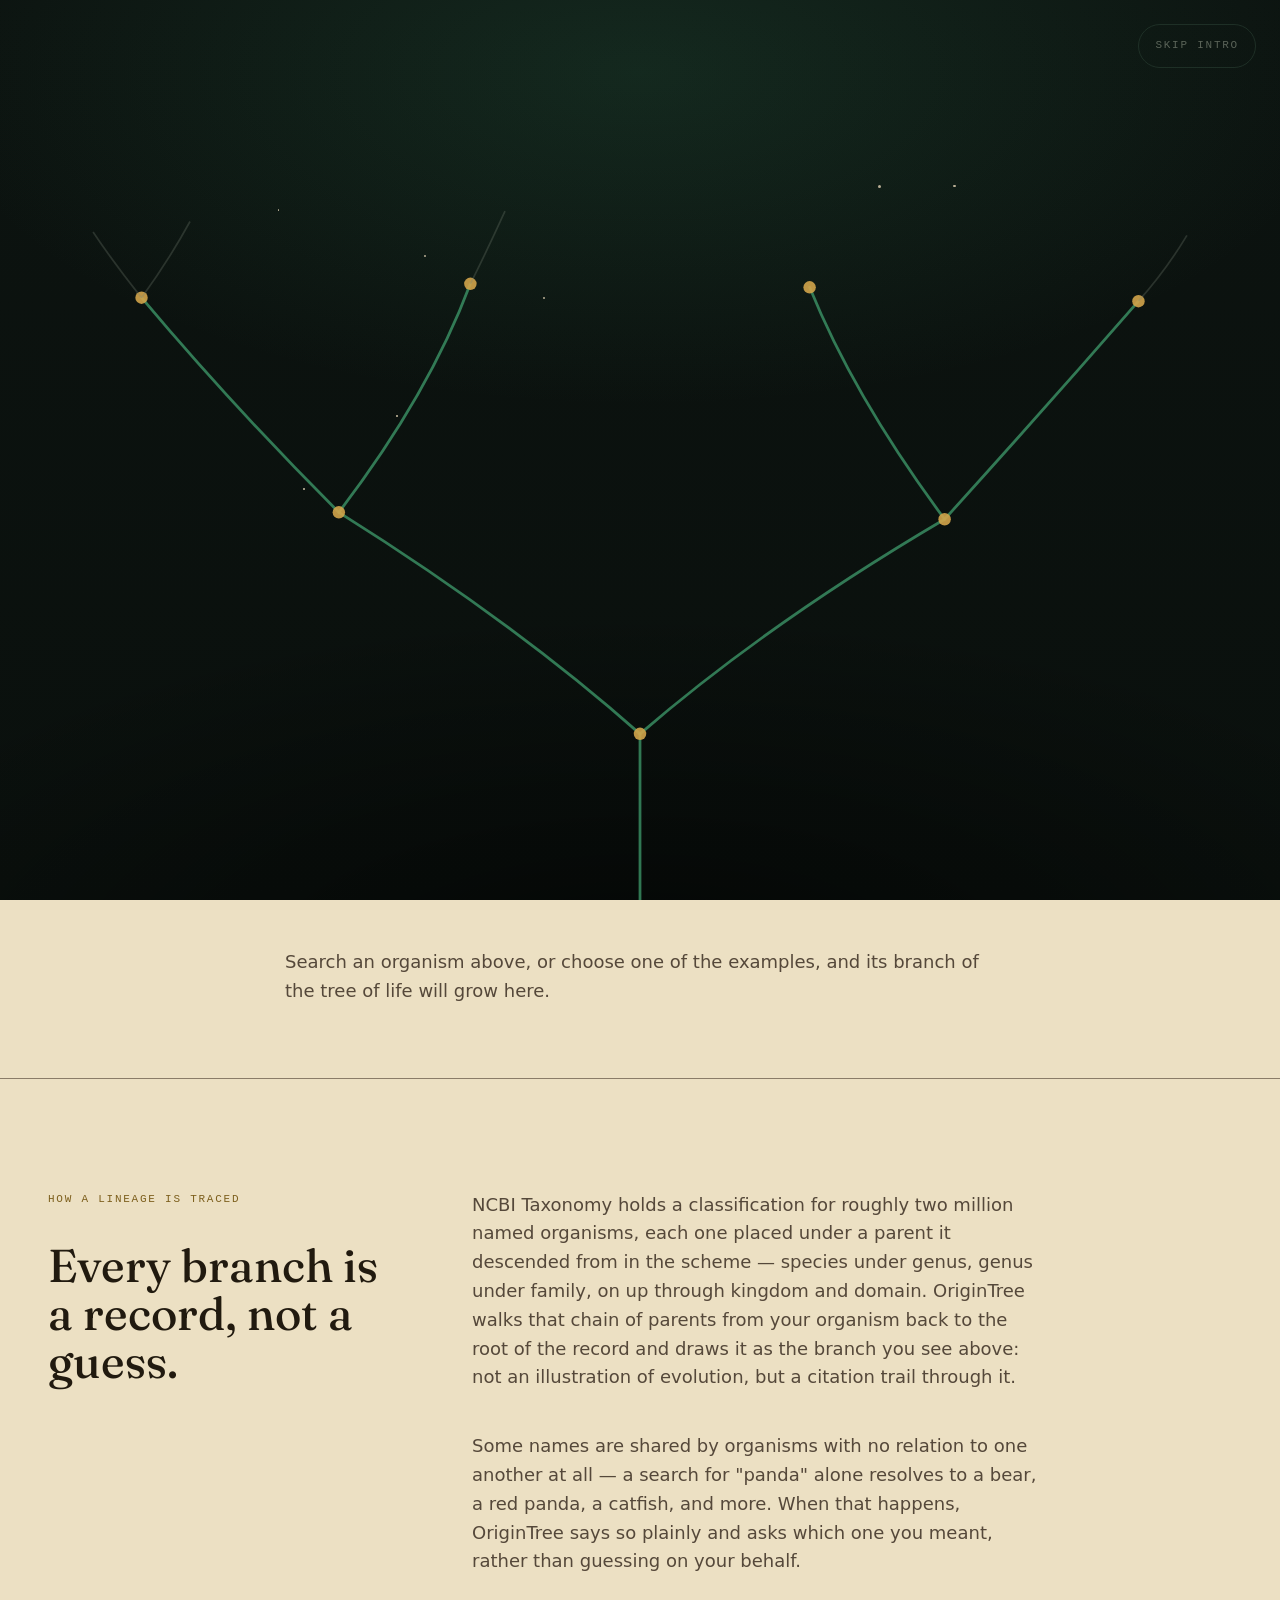
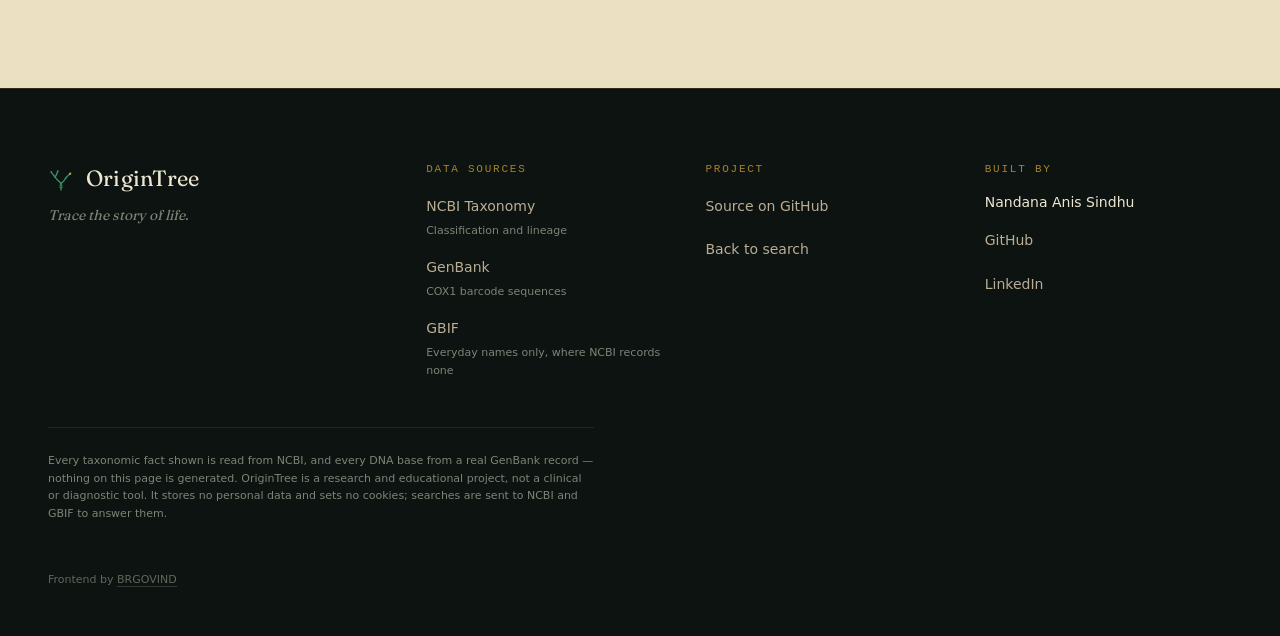
==== frontend/index.html @ af941097 "Add OriginTree web layer" ====
<!doctype html>
<html lang="en">
<head>
  <meta charset="utf-8" />
  <meta name="viewport" content="width=device-width, initial-scale=1" />
  <title>OriginTree — trace the story of life</title>
  <meta name="description" content="Search an organism and OriginTree draws the branch of the tree of life that leads to it, from the root of the record down to the species itself, using NCBI Taxonomy." />
  <meta name="theme-color" content="#0c1310" />

  <meta property="og:title" content="OriginTree — trace the story of life" />
  <meta property="og:description" content="Search an organism and watch its lineage grow, branch by branch, from NCBI Taxonomy." />
  <meta property="og:type" content="website" />

  <link rel="icon" type="image/svg+xml" href="assets/favicon.svg" />
  <link rel="alternate icon" href="assets/favicon.ico" />

  <link rel="preload" as="font" href="assets/fraunces-latin.woff2" type="font/woff2" crossorigin />

  <link rel="stylesheet" href="styles/tokens.css" />
  <link rel="stylesheet" href="styles/base.css" />
  <link rel="stylesheet" href="styles/hero.css" />
  <link rel="stylesheet" href="styles/tree.css" />
  <link rel="stylesheet" href="styles/results.css" />
  <link rel="stylesheet" href="styles/barcode.css" />
</head>
<body>

  <noscript>
    <div class="noscript-banner">OriginTree needs JavaScript to search NCBI Taxonomy and draw a lineage. Please enable it to continue.</div>
  </noscript>

  <a class="skip-link" href="#animalInput">Skip to search</a>

  <div class="page">

    <header class="hero" id="hero" data-stage="0">

      <div class="hero-ground" aria-hidden="true">
        <div class="hero-grain"></div>
        <svg class="hero-phylogeny" viewBox="0 0 800 520" preserveAspectRatio="xMidYMax slice" focusable="false">
          <!-- populated by hero.js: an anonymous, unlabelled branching structure —
               the same drawing grammar the lineage tree uses later, rehearsed
               before any search has happened. -->
        </svg>
        <div class="hero-particles"></div>
      </div>

      <div class="hero-content container">
        <div class="hero-inner">

          <div class="hero-emblem">
            <img class="hero-emblem-mark" src="assets/logo.svg" alt="" width="46" height="46" />
          </div>

          <h1 class="hero-word">
            <span class="hero-word-line" data-word-line="1">Origin<em>Tree</em></span>
          </h1>
          <p class="hero-tagline">Trace the story of life.</p>

          <div class="search-panel" id="searchPanel">
            <form id="searchForm" class="search-form" novalidate>
              <label for="animalInput" class="visually-hidden">Name an organism</label>
              <div class="search-field">
                <input
                  type="text"
                  id="animalInput"
                  name="animal"
                  class="search-input"
                  placeholder="Common or scientific name…"
                  autocomplete="off"
                  spellcheck="false"
                  aria-describedby="searchStatus"
                />
                <button type="submit" id="searchButton" class="search-button">
                  <svg class="search-button-icon" viewBox="0 0 20 20" aria-hidden="true" width="16" height="16">
                    <circle cx="9" cy="9" r="5.4" />
                    <path d="M12.9 12.9 L17 17" />
                  </svg>
                  <span class="search-button-label">Search</span>
                </button>
              </div>
              <p id="searchStatus" class="search-status" role="status" aria-live="polite"></p>
            </form>

            <div class="examples">
              <span class="examples-label" id="examplesLabel">Try</span>
              <ul class="examples-list" aria-labelledby="examplesLabel">
                <li><button type="button" class="example-chip" data-animal="giant panda">giant panda</button></li>
                <li><button type="button" class="example-chip" data-animal="octopus">octopus</button></li>
                <li><button type="button" class="example-chip" data-animal="king cobra">king cobra</button></li>
                <li><button type="button" class="example-chip" data-animal="tardigrade">tardigrade</button></li>
              </ul>
            </div>
          </div>

        </div>
      </div>

      <button type="button" class="hero-skip" id="heroSkip">Skip intro</button>

      <div class="hero-scroll-cue" aria-hidden="true">
        <span class="hero-scroll-line"></span>
        <span class="hero-scroll-label">Scroll</span>
      </div>

    </header>

    <main class="main">
      <div class="container">
        <h2 class="visually-hidden">Search results</h2>
        <section id="results" aria-live="polite">
          <p class="results-prompt">Search an organism above, or choose one of the examples, and its branch of the tree of life will grow here.</p>
        </section>
      </div>

      <!-- Landing only. Hidden once a search has run — see [data-view] in
           results.css. An introduction is not part of a result. -->
      <section class="science" id="science" aria-labelledby="scienceHeading">
        <div class="container science-inner">
          <p class="science-eyebrow mono">How a lineage is traced</p>
          <h2 id="scienceHeading" class="science-heading">Every branch is a record, not a guess.</h2>
          <p class="science-body">
            NCBI Taxonomy holds a classification for roughly two million named organisms, each
            one placed under a parent it descended from in the scheme — species under genus,
            genus under family, on up through kingdom and domain. OriginTree walks that chain of
            parents from your organism back to the root of the record and draws it as the branch
            you see above: not an illustration of evolution, but a citation trail through it.
          </p>
          <p class="science-body">
            Some names are shared by organisms with no relation to one another at all — a search
            for "panda" alone resolves to a bear, a red panda, a catfish, and more. When that
            happens, OriginTree says so plainly and asks which one you meant, rather than
            guessing on your behalf.
          </p>
        </div>
      </section>
    </main>

    <footer class="site-footer">
      <div class="container footer-inner">

        <div class="footer-brand">
          <div class="footer-mark">
            <img src="assets/logo.svg" alt="" width="26" height="26" />
            <span class="footer-wordmark">OriginTree</span>
          </div>
          <p class="footer-tagline">Trace the story of life.</p>
        </div>

        <nav class="footer-col" aria-labelledby="footerSources">
          <h2 class="footer-col-title mono" id="footerSources">Data sources</h2>
          <ul class="footer-list">
            <li>
              <a href="https://www.ncbi.nlm.nih.gov/taxonomy" rel="noopener noreferrer" target="_blank">NCBI Taxonomy</a>
              <span class="footer-list-note">Classification and lineage</span>
            </li>
            <li>
              <a href="https://www.ncbi.nlm.nih.gov/nuccore" rel="noopener noreferrer" target="_blank">GenBank</a>
              <span class="footer-list-note">COX1 barcode sequences</span>
            </li>
            <li>
              <a href="https://www.gbif.org" rel="noopener noreferrer" target="_blank">GBIF</a>
              <span class="footer-list-note">Everyday names only, where NCBI records none</span>
            </li>
          </ul>
        </nav>

        <nav class="footer-col" aria-labelledby="footerProject">
          <h2 class="footer-col-title mono" id="footerProject">Project</h2>
          <ul class="footer-list">
            <li>
              <a href="https://github.com/n4ss007/origintree" rel="noopener noreferrer" target="_blank">Source on GitHub</a>
            </li>
            <li>
              <a href="#hero">Back to search</a>
            </li>
          </ul>
        </nav>

        <nav class="footer-col" aria-labelledby="footerCreator">
          <h2 class="footer-col-title mono" id="footerCreator">Built by</h2>
          <ul class="footer-list">
            <li class="footer-creator">Nandana Anis Sindhu</li>
            <li>
              <a href="https://github.com/n4ss007" rel="noopener noreferrer" target="_blank">GitHub</a>
            </li>
            <li>
              <a href="https://www.linkedin.com/in/nandanaanisindhu/" rel="noopener noreferrer" target="_blank">LinkedIn</a>
            </li>
          </ul>
        </nav>

        <p class="footer-colophon">
          Every taxonomic fact shown is read from NCBI, and every DNA base from a
          real GenBank record — nothing on this page is generated. OriginTree is a
          research and educational project, not a clinical or diagnostic tool.
          It stores no personal data and sets no cookies; searches are sent to NCBI
          and GBIF to answer them.
        </p>

        <p class="footer-credit">
          Frontend by
          <a href="https://github.com/BRGOVIND" rel="noopener noreferrer" target="_blank">BRGOVIND</a>
        </p>

      </div>
    </footer>

  </div>

  <script type="module" src="js/main.js"></script>
</body>
</html>
---- frontend/styles/tokens.css ----
/*
  OriginTree design tokens.

  The palette is a tonal journey rather than one flat backdrop: the hero
  opens on a deep, near-nocturnal botanical ground (the mystery of an
  unresolved lineage), the record itself lives on a dense archive paper
  (the specimen you can now hold and read), and the footer settles back
  toward ink (the drawer closing). --surface-* tokens exist for each leg
  of that journey; component files pick the leg they belong to rather
  than mixing paper and ground colours on one element.

  #009B4D and #FFCC00 are the brief's brand colours. Used flat they read
  as a UI kit. Here green is pushed toward a wet, shaded forest floor and
  gold is pulled out of yellow entirely toward old brass and dried
  specimen ink, so both sit inside the same warm, low-saturation family
  as the paper and ground rather than sitting on top of them.
*/

:root {
  /* ---------------------------------------------------------------
     Colour — ground (hero, footer: the dark register)
     --------------------------------------------------------------- */
  --ground: #0c1310;
  --ground-raised: #141f19;
  --ground-line: #263a2f;
  --bone: #eee6d3;
  --bone-soft: #b9ae95;
  --bone-faint: #7c8577;

  /* ---------------------------------------------------------------
     Colour — paper (exploration, lineage, organism, science)
     --------------------------------------------------------------- */
  --paper: #ece0c3;
  --paper-raised: #e2d3ac;
  --paper-deep: #d3bd88;
  --ink: #211a0f;
  --ink-soft: #55483a;
  --ink-faint: #8a7c68;

  /* ---------------------------------------------------------------
     Colour — accents, tuned from brand
     --------------------------------------------------------------- */
  --green: #1e6b45;
  --green-deep: #133f29;
  --green-bright: #3f9c6c;
  --green-pale: #d7e3d2;

  --gold: #a9812c;
  --gold-deep: #7c5e1c;
  --gold-bright: #d1a44a;

  --rust: #8c3a24;
  --rust-pale: #e9d3c4;

  --focus-ring-dark: var(--gold-bright);
  --focus-ring-light: var(--gold-deep);

  /* ---------------------------------------------------------------
     Type
     --------------------------------------------------------------- */
  --font-display: "Fraunces", ui-serif, Georgia, serif;
  --font-body: ui-sans-serif, system-ui, "Segoe UI", Roboto, "Helvetica Neue", Arial, sans-serif;
  --font-mono: ui-monospace, "SF Mono", "Cascadia Mono", "Segoe UI Mono", Consolas,
    "Liberation Mono", monospace;

  --text-2xs: 0.6875rem;
  --text-xs: 0.75rem;
  --text-sm: 0.875rem;
  --text-base: 1rem;
  --text-md: 1.125rem;
  --text-lg: 1.375rem;
  --text-xl: 1.75rem;
  --text-2xl: clamp(2rem, 1.6rem + 1.6vw, 2.9rem);
  --text-3xl: clamp(2.4rem, 1.5rem + 3.6vw, 4.6rem);
  --text-hero: clamp(2.8rem, 1.4rem + 6vw, 6.4rem);

  --leading-tight: 1.05;
  --leading-snug: 1.3;
  --leading-normal: 1.6;

  --tracking-wide: 0.06em;
  --tracking-wider: 0.16em;
  --tracking-widest: 0.28em;

  /* ---------------------------------------------------------------
     Space
     --------------------------------------------------------------- */
  --space-1: 0.25rem;
  --space-2: 0.5rem;
  --space-3: 0.75rem;
  --space-4: 1rem;
  --space-5: 1.5rem;
  --space-6: 2rem;
  --space-7: 3rem;
  --space-8: 4.5rem;
  --space-9: 7rem;

  /* ---------------------------------------------------------------
     Layout
     --------------------------------------------------------------- */
  --content-max: 1280px;
  --measure: 62ch;
  --radius-sm: 2px;
  --radius-md: 3px;
  --border-hair: 1px solid var(--paper-deep);
  --border-hair-strong: 1px solid var(--ink-faint);
  --border-hair-dark: 1px solid var(--ground-line);

  /* ---------------------------------------------------------------
     Motion
     --------------------------------------------------------------- */
  --ease-out: cubic-bezier(0.16, 0.8, 0.24, 1);
  --ease-grow: cubic-bezier(0.3, 0.66, 0.18, 1);
  --duration-fast: 150ms;
  --duration-medium: 340ms;
  --duration-slow: 640ms;
  --tree-step: 180ms; /* mirrors TREE_STEP_MS in config.js; kept in sync by hand */

  --z-sticky: 10;
  --z-hero-content: 5;
}
---- frontend/styles/base.css ----
/*
  Reset, typeface, page chrome, and the scroll-reveal mechanism shared by
  every section after the hero.
*/

@font-face {
  font-family: "Fraunces";
  src: url("../assets/fraunces-latin.woff2") format("woff2");
  font-weight: 100 900;
  font-style: normal;
  font-display: swap;
}

*,
*::before,
*::after {
  box-sizing: border-box;
}

html {
  color-scheme: dark;
  -webkit-text-size-adjust: 100%;
  scroll-behavior: smooth;
}

body {
  margin: 0;
  min-height: 100vh;
  background: var(--paper);
  color: var(--ink);
  font-family: var(--font-body);
  font-size: var(--text-base);
  line-height: var(--leading-normal);
  overflow-x: hidden;
}

img,
svg {
  display: block;
  max-width: 100%;
}

button,
input {
  font: inherit;
  color: inherit;
}

button {
  background: none;
  border: 0;
  cursor: pointer;
}

a {
  color: var(--green-deep);
}

p {
  margin: 0 0 var(--space-4);
}

p:last-child {
  margin-bottom: 0;
}

h1,
h2,
h3,
h4 {
  margin: 0;
  font-weight: 600;
  font-synthesis: none;
}

/* ---------------------------------------------------------------
   Focus
   --------------------------------------------------------------- */

:focus {
  outline: none;
}

:focus-visible {
  outline: 3px solid var(--focus-ring-light);
  outline-offset: 3px;
  border-radius: var(--radius-sm);
}

.hero :focus-visible,
.site-footer :focus-visible {
  outline-color: var(--focus-ring-dark);
}

/* ---------------------------------------------------------------
   Utilities
   --------------------------------------------------------------- */

.visually-hidden {
  position: absolute;
  width: 1px;
  height: 1px;
  padding: 0;
  margin: -1px;
  overflow: hidden;
  clip: rect(0, 0, 0, 0);
  white-space: nowrap;
  border: 0;
}

.container {
  width: 100%;
  max-width: var(--content-max);
  margin-inline: auto;
  padding-inline: var(--space-5);
}

@media (min-width: 640px) {
  .container {
    padding-inline: var(--space-7);
  }
}

.mono {
  font-family: var(--font-mono);
  letter-spacing: 0;
}

.skip-link {
  position: absolute;
  top: -48px;
  left: var(--space-4);
  z-index: 100;
  background: var(--ink);
  color: var(--bone);
  padding: var(--space-2) var(--space-4);
  border-radius: var(--radius-sm);
  transition: top var(--duration-fast) var(--ease-out);
}

.skip-link:focus-visible {
  top: var(--space-4);
}

/* ---------------------------------------------------------------
   Page chrome
   --------------------------------------------------------------- */

.page {
  min-height: 100vh;
  display: flex;
  flex-direction: column;
}

.main {
  flex: 1 0 auto;
  background: var(--paper);
}

.site-footer {
  background: var(--ground);
  color: var(--bone-soft);
  padding-block: var(--space-8) var(--space-7);
  border-top: 1px solid rgba(209, 164, 74, 0.18);
}

.footer-inner {
  display: grid;
  gap: var(--space-7) var(--space-6);
  grid-template-columns: 1fr;
}

@media (min-width: 720px) {
  .footer-inner {
    grid-template-columns: 1.4fr repeat(3, minmax(0, 1fr));
  }
}

.footer-brand {
  display: flex;
  flex-direction: column;
  gap: var(--space-2);
}

.footer-mark {
  display: flex;
  align-items: center;
  gap: var(--space-3);
}

.footer-mark img {
  opacity: 0.9;
}

.footer-wordmark {
  font-family: var(--font-display);
  font-variation-settings: "opsz" 24, "SOFT" 0, "WONK" 0;
  font-size: var(--text-lg);
  color: var(--bone);
  letter-spacing: 0.01em;
}

.footer-tagline {
  margin: 0;
  font-family: var(--font-display);
  font-style: italic;
  font-size: var(--text-sm);
  color: var(--bone-faint);
}

.footer-col-title {
  margin: 0 0 var(--space-3);
  font-size: var(--text-2xs);
  font-weight: 500;
  letter-spacing: var(--tracking-wider);
  text-transform: uppercase;
  color: var(--gold);
}

.footer-list {
  list-style: none;
  margin: 0;
  padding: 0;
  display: flex;
  flex-direction: column;
  gap: var(--space-3);
  font-size: var(--text-sm);
}

.footer-list a {
  color: var(--bone-soft);
  text-decoration: none;
  border-bottom: 1px solid transparent;
  /* 44px touch target without stretching the visible link */
  display: inline-block;
  padding-block: var(--space-1);
}

.footer-list a:hover {
  color: var(--bone);
  border-bottom-color: var(--gold);
}

.footer-list-note {
  display: block;
  font-size: var(--text-2xs);
  color: var(--bone-faint);
}

.footer-creator {
  color: var(--bone);
}

.footer-colophon {
  margin: 0;
  font-size: var(--text-2xs);
  line-height: var(--leading-normal);
  color: var(--bone-faint);
  max-width: 78ch;
  padding-top: var(--space-5);
  border-top: 1px solid rgba(240, 235, 222, 0.09);
}

/* Sits under everything else, quieter than the colophon above it. */
.footer-credit {
  margin: 0;
  font-size: var(--text-2xs);
  color: var(--bone-faint);
  opacity: 0.75;
}

.footer-credit a {
  color: inherit;
  text-decoration: none;
  border-bottom: 1px solid rgba(240, 235, 222, 0.22);
}

.footer-credit a:hover {
  color: var(--bone-soft);
  border-bottom-color: var(--gold);
}

@media (min-width: 720px) {
  .footer-colophon,
  .footer-credit {
    grid-column: 1 / -1;
  }
}

/* ---------------------------------------------------------------
   noscript
   --------------------------------------------------------------- */

.noscript-banner {
  background: var(--rust-pale);
  color: var(--ink);
  border-bottom: var(--border-hair-strong);
  padding: var(--space-3) var(--space-5);
  font-size: var(--text-sm);
  text-align: center;
}

/* ---------------------------------------------------------------
   Scroll reveal
   --------------------------------------------------------------- */

.reveal {
  opacity: 0;
  transform: translateY(22px);
  transition: opacity var(--duration-slow) var(--ease-out),
    transform var(--duration-slow) var(--ease-out);
}

.reveal.is-visible {
  opacity: 1;
  transform: none;
}

/* ---------------------------------------------------------------
   Motion preference
   --------------------------------------------------------------- */

@media (prefers-reduced-motion: reduce) {
  html {
    scroll-behavior: auto;
  }

  *,
  *::before,
  *::after {
    animation-duration: 0.001ms !important;
    animation-iteration-count: 1 !important;
    transition-duration: 0.001ms !important;
    scroll-behavior: auto !important;
  }

  .reveal {
    opacity: 1;
    transform: none;
  }
}
---- frontend/styles/hero.css ----
/*
  The opening sequence. Everything here lives on the dark leg of the tonal
  journey (--ground), lit by a single warm rise near the base rather than
  a flat colour, so it reads as a room at dusk rather than a UI backdrop.

  Timing is owned by hero.js — it adds is-* classes as the sequence
  progresses and this file only defines what each class looks like. The
  branch paths themselves are drawn (stroke-dasharray/offset) inline by
  hero.js because their lengths depend on the geometry it generates.
*/

.hero {
  position: relative;
  min-height: 100svh;
  overflow: hidden;
  background: var(--ground);
  color: var(--bone);
  isolation: isolate;
}

/* ---------------------------------------------------------------
   Ground
   --------------------------------------------------------------- */

.hero-ground {
  position: absolute;
  inset: 0;
  z-index: 0;
}

.hero-grain {
  position: absolute;
  inset: 0;
  background:
    radial-gradient(ellipse 90% 60% at 50% 8%, rgba(63, 156, 108, 0.16), transparent 62%),
    radial-gradient(ellipse 120% 70% at 50% 108%, rgba(0, 0, 0, 0.6), transparent 58%),
    linear-gradient(180deg, var(--ground) 0%, #0a100d 100%);
}

.hero-phylogeny {
  position: absolute;
  inset: 0;
  width: 100%;
  height: 100%;
}

.hero-branch {
  fill: none;
  stroke: var(--green-bright);
  stroke-width: 1.6;
  stroke-linecap: round;
  opacity: 0.75;
  /* duration mirrors BRANCH_DURATION_MS in hero.js */
  transition: stroke-dashoffset 620ms var(--ease-grow);
}

.hero-branch-node {
  fill: var(--gold-bright);
  opacity: 0;
  transition: opacity var(--duration-medium) var(--ease-out);
}

.hero-branch-node.is-in {
  opacity: 0.9;
}

.hero-branch-stub {
  fill: none;
  stroke: var(--bone-faint);
  stroke-width: 1;
  opacity: 0;
  transition: opacity 900ms var(--ease-out);
}

.hero-branch-stub.is-in {
  opacity: 0.28;
}

/* ---------------------------------------------------------------
   Particles — spores drifting in still dark air. Kept few and faint;
   this is atmosphere, not a field of shapes.
   --------------------------------------------------------------- */

.hero-particles {
  position: absolute;
  inset: 0;
  opacity: 0;
  transition: opacity 1200ms var(--ease-out);
}

.hero-particles.is-in {
  opacity: 1;
}

.particle {
  position: absolute;
  left: var(--px, 50%);
  top: var(--py, 50%);
  width: var(--size, 2px);
  height: var(--size, 2px);
  border-radius: 50%;
  background: var(--bone-soft);
  animation: hero-drift var(--dur, 16s) ease-in-out var(--delay, 0s) infinite;
}

.hero-particles.is-paused .particle {
  animation-play-state: paused;
}

@keyframes hero-drift {
  0% {
    transform: translate(0, 0);
    opacity: 0;
  }
  12% {
    opacity: var(--peak, 0.32);
  }
  50% {
    transform: translate(var(--dx, 14px), var(--dy, -22px));
  }
  88% {
    opacity: var(--peak, 0.32);
  }
  100% {
    transform: translate(0, 0);
    opacity: 0;
  }
}

/* ---------------------------------------------------------------
   Content
   --------------------------------------------------------------- */

.hero-content {
  position: relative;
  z-index: var(--z-hero-content);
  min-height: 100svh;
  display: flex;
  align-items: center;
  justify-content: center;
  padding-block: var(--space-9) var(--space-8);
}

.hero-inner {
  display: flex;
  flex-direction: column;
  align-items: center;
  text-align: center;
  max-width: 44rem;
}

.hero-emblem {
  transition: opacity var(--duration-slow) var(--ease-grow),
    transform var(--duration-slow) var(--ease-grow);
  margin-bottom: var(--space-5);
}

/* Hidden-until-revealed only applies once hero.js confirms it is driving
   the sequence. Without it (JS disabled, or before the module runs) every
   piece of the hero is simply visible — the sequence is an enhancement,
   never a gate. */
.hero.js-anim .hero-emblem {
  opacity: 0;
  transform: translateY(10px) scale(0.85);
}

/* Specificity note: this must outrank ".hero.js-anim .hero-emblem" above
   (three classes), so it carries all four rather than relying on source
   order to break the tie. */
.hero.js-anim .hero-emblem.is-in {
  opacity: 1;
  transform: none;
}

.hero-emblem-mark {
  filter: drop-shadow(0 0 14px rgba(63, 156, 108, 0.35));
}

.hero-word {
  overflow: hidden;
  margin: 0;
}

.hero-word-line {
  display: inline-block;
  font-family: var(--font-display);
  font-weight: 460;
  font-variation-settings: "opsz" 144, "SOFT" 4, "WONK" 0;
  font-size: var(--text-hero);
  line-height: var(--leading-tight);
  letter-spacing: -0.01em;
  color: var(--bone);
  transition: transform 720ms var(--ease-grow);
}

.hero.js-anim .hero-word-line {
  transform: translateY(105%);
}

.hero-word-line em {
  font-style: normal;
  font-variation-settings: "opsz" 144, "SOFT" 22, "WONK" 1;
  color: var(--green-bright);
}

.hero.js-anim .hero-word-line.is-in {
  transform: translateY(0);
}

.hero-tagline {
  margin: var(--space-4) 0 0;
  font-family: var(--font-display);
  font-style: italic;
  font-weight: 380;
  font-variation-settings: "opsz" 30, "SOFT" 12, "WONK" 0;
  font-size: var(--text-md);
  letter-spacing: 0.01em;
  color: var(--bone-soft);
  transition: opacity var(--duration-slow) var(--ease-out),
    transform var(--duration-slow) var(--ease-out);
}

.hero.js-anim .hero-tagline {
  opacity: 0;
  transform: translateY(10px);
}

.hero.js-anim .hero-tagline.is-in {
  opacity: 1;
  transform: none;
}

/* ---------------------------------------------------------------
   Search panel — enters last, part of the composition rather than a
   form bolted underneath it.
   --------------------------------------------------------------- */

.search-panel {
  position: relative;
  width: min(100%, 34rem);
  margin-top: var(--space-7);
  background: rgba(20, 31, 25, 0.72);
  border: var(--border-hair-dark);
  border-radius: var(--radius-md);
  padding: var(--space-5);
  transition: opacity var(--duration-slow) var(--ease-out),
    transform var(--duration-slow) var(--ease-out);
}

.hero.js-anim .search-panel {
  opacity: 0;
  transform: translateY(16px);
}

.hero.js-anim .search-panel.is-in {
  opacity: 1;
  transform: none;
}

.search-panel::before,
.search-panel::after {
  content: "";
  position: absolute;
  width: 14px;
  height: 14px;
  pointer-events: none;
}

.search-panel::before {
  top: -1px;
  left: -1px;
  border-top: 2px solid var(--gold-bright);
  border-left: 2px solid var(--gold-bright);
}

.search-panel::after {
  bottom: -1px;
  right: -1px;
  border-bottom: 2px solid var(--gold-bright);
  border-right: 2px solid var(--gold-bright);
}



.search-field {
  display: flex;
  align-items: stretch;
  border: 1px solid var(--ground-line);
  background: var(--ground);
  border-radius: var(--radius-sm);
}

.search-input {
  flex: 1 1 auto;
  min-width: 0;
  border: 0;
  background: transparent;
  padding: var(--space-4);
  border-radius: var(--radius-sm) 0 0 var(--radius-sm);
  font-family: var(--font-body);
  font-size: var(--text-md);
  color: var(--bone);
}

.search-input::placeholder {
  color: var(--bone-faint);
}

.search-button {
  display: flex;
  align-items: center;
  justify-content: center;
  gap: var(--space-2);
  flex-shrink: 0;
  min-height: 44px;
  min-width: 44px;
  padding-inline: var(--space-5);
  background: var(--green-bright);
  color: #08130d;
  font-weight: 600;
  font-size: var(--text-sm);
  border-radius: 0 var(--radius-sm) var(--radius-sm) 0;
  transition: background var(--duration-fast) var(--ease-out);
}

.search-button:hover {
  background: var(--gold-bright);
}

.search-button-icon {
  flex-shrink: 0;
}

.search-button-icon path {
  fill: none;
  stroke: currentColor;
  stroke-width: 1.6;
  stroke-linecap: round;
  stroke-linejoin: round;
}

.search-button.is-loading .search-button-icon {
  animation: search-pulse 1.1s var(--ease-out) infinite;
}

@keyframes search-pulse {
  0%,
  100% {
    opacity: 0.55;
  }
  50% {
    opacity: 1;
  }
}

.search-button:disabled {
  cursor: progress;
}

.search-status {
  margin: var(--space-2) 0 0;
  min-height: 1.2em;
  text-align: left;
  font-size: var(--text-xs);
  color: var(--bone-faint);
}

.search-status.is-error {
  color: #d98363;
}

/* ---------------------------------------------------------------
   Example chips — set as a spoken invitation, not a filter bar. Flat
   underline treatment rather than pills, to stay out of "rounded card"
   territory.
   --------------------------------------------------------------- */

.examples {
  margin-top: var(--space-5);
  text-align: left;
}

.examples-label {
  display: block;
  font-family: var(--font-mono);
  font-size: var(--text-2xs);
  letter-spacing: var(--tracking-wider);
  text-transform: uppercase;
  color: var(--bone-faint);
  margin-bottom: var(--space-3);
}

.examples-list {
  display: flex;
  flex-wrap: wrap;
  gap: var(--space-2) var(--space-5);
  list-style: none;
  margin: 0;
  padding: 0;
}

.example-chip {
  display: inline-flex;
  align-items: center;
  min-height: 44px;
  padding-inline: var(--space-1);
  border-bottom: 1px solid transparent;
  color: var(--bone-soft);
  font-family: var(--font-display);
  font-style: italic;
  font-variation-settings: "opsz" 18, "SOFT" 0, "WONK" 0;
  font-size: var(--text-md);
  transition: border-color var(--duration-fast) var(--ease-out), color var(--duration-fast) var(--ease-out);
}

.example-chip:hover {
  border-color: var(--gold-bright);
  color: var(--bone);
}

/* ---------------------------------------------------------------
   Skip control
   --------------------------------------------------------------- */

.hero-skip {
  position: absolute;
  z-index: 6;
  top: var(--space-5);
  right: var(--space-5);
  min-height: 44px;
  padding-inline: var(--space-4);
  font-family: var(--font-mono);
  font-size: var(--text-2xs);
  letter-spacing: var(--tracking-wider);
  text-transform: uppercase;
  color: var(--bone-faint);
  border: 1px solid var(--ground-line);
  border-radius: 999px;
  opacity: 0.7;
  transition: opacity var(--duration-fast) var(--ease-out), color var(--duration-fast) var(--ease-out);
}

.hero-skip:hover {
  opacity: 1;
  color: var(--bone);
}

.hero-skip[hidden] {
  display: none;
}

/* ---------------------------------------------------------------
   Scroll cue
   --------------------------------------------------------------- */

.hero-scroll-cue {
  position: absolute;
  z-index: 4;
  left: 50%;
  bottom: var(--space-6);
  transform: translateX(-50%);
  display: flex;
  flex-direction: column;
  align-items: center;
  gap: var(--space-2);
  opacity: 0.7;
  transition: opacity var(--duration-slow) var(--ease-out);
}

.hero.js-anim .hero-scroll-cue {
  opacity: 0;
}

.hero.js-anim .hero-scroll-cue.is-in {
  opacity: 0.7;
}

.hero-scroll-line {
  width: 1px;
  height: 28px;
  background: linear-gradient(180deg, transparent, var(--bone-faint) 40%, var(--bone-faint));
  animation: hero-scroll-bob 2.4s var(--ease-out) infinite;
}

.hero-scroll-label {
  font-family: var(--font-mono);
  font-size: var(--text-2xs);
  letter-spacing: var(--tracking-widest);
  text-transform: uppercase;
  color: var(--bone-faint);
}

@keyframes hero-scroll-bob {
  0%,
  100% {
    transform: translateY(0);
    opacity: 0.5;
  }
  50% {
    transform: translateY(6px);
    opacity: 1;
  }
}

/* ---------------------------------------------------------------
   Skip — snaps the reveal transitions to their end state in one frame.
   Deliberately scoped rather than a blanket "* { transition: none }" so
   the particle drift and scroll-cue bob, which are the resting state
   rather than the sequence, keep running underneath the snap.
   --------------------------------------------------------------- */

.hero.no-anim .hero-branch,
.hero.no-anim .hero-branch-node,
.hero.no-anim .hero-branch-stub,
.hero.no-anim .hero-emblem,
.hero.no-anim .hero-word-line,
.hero.no-anim .hero-tagline,
.hero.no-anim .search-panel,
.hero.no-anim .hero-scroll-cue {
  transition: none !important;
}

/* ---------------------------------------------------------------
   Reduced motion / settled: no animation, everything present
   --------------------------------------------------------------- */

@media (prefers-reduced-motion: reduce) {
  .hero-word-line,
  .hero-tagline,
  .hero-emblem,
  .search-panel,
  .hero-branch-node,
  .hero-branch-stub {
    transition: none;
  }
}

/* ---------------------------------------------------------------
   Responsive
   --------------------------------------------------------------- */

@media (max-width: 640px) {
  .hero-content {
    padding-block: var(--space-8) var(--space-7);
  }

  .search-panel {
    padding: var(--space-4);
  }

  .hero-skip {
    top: var(--space-4);
    right: var(--space-4);
  }
}
---- frontend/styles/tree.css ----
/*
  The lineage tree. The path from the root of the record to the organism
  bends at every step rather than running straight with stubs pinned to
  it, so the cascade itself carries the branching. Major branch points also
  carry a short, unlabelled stub — this is one path excerpted from a much
  larger tree, and the stub says so without inventing what's on the other
  end of it.

  Node/branch geometry (x, y, path lengths) is computed in tree.js and
  applied as inline attributes and styles, because it depends on the
  container's measured width and the number of steps in a given lineage.
  This file owns colour, type and the transition rules those inline values
  animate through.
*/

.tree-wrap {
  /* Wide enough for the branch points to read as a cascade rather than a
     wobble, centred so the diagram sits under its own heading instead of
     drifting to one side of the section. */
  max-width: min(100%, 52rem);
  margin-inline: auto;
}

/* No scroll container. The whole lineage is drawn at full height and the
   page scrolls to it — a diagram boxed inside its own scrollbar hides most
   of itself and makes the reader hunt for the rest. The SVG scales to the
   width available, so nothing overflows sideways either. */
.tree-canvas {
  width: 100%;
}

.tree-svg {
  display: block;
  width: 100%;
  height: auto;
  transition: opacity var(--duration-fast) var(--ease-out);
}

.tree-svg.is-swapping {
  opacity: 0;
}

/* ---------------------------------------------------------------
   Path & stubs
   --------------------------------------------------------------- */

.lineage-seg {
  fill: none;
  stroke: var(--green);
  stroke-width: 2;
  stroke-linecap: round;
  transition: stroke-dashoffset var(--duration-medium) var(--ease-grow);
}

.lineage-seg.is-minor {
  stroke: var(--ink-faint);
  stroke-width: 1.4;
  opacity: 0.85;
}

.lineage-stub {
  fill: none;
  stroke: var(--ink-faint);
  stroke-width: 1;
  stroke-linecap: round;
  opacity: 0.4;
}

/* ---------------------------------------------------------------
   Nodes
   --------------------------------------------------------------- */

.lineage-node-pos {
  cursor: default;
}

.lineage-node {
  transform-box: fill-box;
  transform-origin: center;
  opacity: 0;
  transform: scale(0.82);
  transition: opacity var(--duration-medium) var(--ease-out),
    transform var(--duration-medium) var(--ease-out);
}

.lineage-node.is-in {
  opacity: 1;
  transform: scale(1);
}

.lineage-node:focus-visible {
  outline: 2px solid var(--focus-ring-light);
  outline-offset: 4px;
  border-radius: 50%;
}

.lineage-node:hover .lineage-mark,
.lineage-node:focus-visible .lineage-mark,
.lineage-node:hover .lineage-dot,
.lineage-node:focus-visible .lineage-dot {
  color: var(--gold-deep);
}

.lineage-dot {
  fill: currentColor;
  color: var(--ink-faint);
  transition: color var(--duration-fast) var(--ease-out);
}

.lineage-mark {
  color: var(--green-deep);
  transition: color var(--duration-fast) var(--ease-out);
}

.lineage-mark.is-terminal {
  color: var(--ink);
}

.lineage-mark line {
  stroke: currentColor;
}

.lineage-tag-ring {
  fill: var(--paper-raised);
  stroke: var(--gold);
  stroke-width: 2;
}

.lineage-node-name {
  font-family: var(--font-body);
  font-size: 13px;
  fill: var(--ink);
}

.lineage-node-name.is-terminal {
  font-family: var(--font-display);
  font-style: italic;
  font-weight: 560;
  font-variation-settings: "opsz" 18, "SOFT" 0, "WONK" 0;
  font-size: 16px;
}

.lineage-node-rank {
  font-family: var(--font-mono);
  font-size: 9.5px;
  letter-spacing: 0.03em;
  fill: var(--ink-faint);
  text-transform: uppercase;
}

/* ---------------------------------------------------------------
   Inspector — the restrained hover/focus readout
   --------------------------------------------------------------- */

.tree-inspector {
  margin: var(--space-3) 0 0;
  min-height: 1.4em;
  font-size: var(--text-xs);
  color: var(--ink-faint);
  border-left: 2px solid var(--paper-deep);
  padding-left: var(--space-3);
  transition: color var(--duration-fast) var(--ease-out),
    border-color var(--duration-fast) var(--ease-out);
}

.tree-inspector.is-active {
  color: var(--ink);
  border-color: var(--gold);
}

/* ---------------------------------------------------------------
   Controls
   --------------------------------------------------------------- */

.tree-toggle {
  display: inline-flex;
  align-items: center;
  gap: var(--space-2);
  min-height: 44px;
  padding-inline: var(--space-4);
  margin-top: var(--space-4);
  border: 1px solid var(--ink-faint);
  border-radius: 999px;
  font-size: var(--text-sm);
  color: var(--ink-soft);
  background: transparent;
  transition: border-color var(--duration-fast) var(--ease-out), color var(--duration-fast) var(--ease-out);
}

.tree-toggle:hover {
  border-color: var(--green);
  color: var(--green-deep);
}

@media (prefers-reduced-motion: reduce) {
  .lineage-node {
    transform: none;
  }
}


/* Minor steps carry their names too, once the full lineage is open — the
   reader opened it to read them. Set smaller and lighter so the ranks
   people are taught still lead through a long run of unnamed clades. */
.lineage-node-name.is-minor {
  font-size: 10.5px;
  fill: var(--ink-soft);
}

.lineage-node-rank.is-minor {
  font-size: 8px;
  fill: var(--ink-faint);
}
---- frontend/styles/results.css ----
/*
  Everything on the paper leg of the tonal journey: transient states
  (loading, error, empty), the EXPLORATION section (ambiguous notice and
  the pick-one list), the ORGANISM record and its molecular evidence
  panel, and the SCIENCE note. The LINEAGE tree is styled in tree.css, the
  barcode motif in barcode.css.
*/

.main {
  padding-block: var(--space-7) 0;
}

#results {
  min-height: 4rem;
  transition: opacity var(--duration-fast) var(--ease-out);
  padding-bottom: var(--space-8);
}

#results.is-swapping {
  opacity: 0;
}

.results-prompt {
  color: var(--ink-soft);
  font-size: var(--text-md);
  max-width: var(--measure);
}

.result-view {
  display: flex;
  flex-direction: column;
  gap: var(--space-9);
}

/* ---------------------------------------------------------------
   Transient states — loading / error / empty
   --------------------------------------------------------------- */

.state {
  display: flex;
  flex-direction: column;
  align-items: flex-start;
  gap: var(--space-3);
  max-width: 46ch;
  padding: var(--space-6) 0;
}

.state-title {
  font-family: var(--font-display);
  font-weight: 560;
  font-variation-settings: "opsz" 24, "SOFT" 0, "WONK" 0;
  font-size: var(--text-lg);
  color: var(--ink);
}

.state p {
  color: var(--ink-soft);
}

.loading-motif {
  color: var(--green);
}

.loading-motif path {
  fill: none;
  stroke: currentColor;
  stroke-width: 1.6;
  stroke-linecap: round;
  stroke-linejoin: round;
  stroke-dasharray: 30;
  animation: loading-grow 1.6s var(--ease-out) infinite;
}

@keyframes loading-grow {
  0% {
    stroke-dashoffset: 30;
    opacity: 0.35;
  }
  55% {
    stroke-dashoffset: 0;
    opacity: 1;
  }
  100% {
    stroke-dashoffset: 0;
    opacity: 0.35;
  }
}

.state-error {
  border-left: 3px solid var(--rust);
  padding-left: var(--space-5);
}

.state-error .state-title {
  color: var(--rust);
}

.state-command {
  margin: 0;
  padding: var(--space-3) var(--space-4);
  background: var(--ink);
  color: var(--paper-raised);
  border-radius: var(--radius-sm);
  font-family: var(--font-mono);
  font-size: var(--text-sm);
  overflow-x: auto;
}

.retry-button {
  min-height: 44px;
  padding-inline: var(--space-5);
  background: var(--ink);
  color: var(--paper);
  border-radius: var(--radius-sm);
  font-weight: 600;
  font-size: var(--text-sm);
  transition: background var(--duration-fast) var(--ease-out);
}

.retry-button:hover {
  background: var(--green-deep);
}

.state-empty {
  border-left: 3px solid var(--paper-deep);
  padding-left: var(--space-5);
}

/* ---------------------------------------------------------------
   EXPLORATION
   --------------------------------------------------------------- */

.exploration {
  padding-top: var(--space-1);
}

.selection {
  max-width: 70ch;
}

.notice-ambiguous {
  display: flex;
  gap: var(--space-3);
  align-items: flex-start;
  max-width: 60ch;
  margin-bottom: var(--space-6);
  padding: var(--space-4) var(--space-5);
  background: var(--paper-raised);
  border-left: 3px solid var(--green);
  border-radius: 0 var(--radius-sm) var(--radius-sm) 0;
}

.notice-ambiguous-mark {
  flex-shrink: 0;
  color: var(--green);
  margin-top: 0.2em;
}

.notice-ambiguous p {
  margin: 0;
  font-size: var(--text-sm);
  color: var(--ink-soft);
}

.notice-ambiguous strong {
  color: var(--ink);
}

.selection-heading {
  font-family: var(--font-mono);
  font-size: var(--text-2xs);
  letter-spacing: var(--tracking-wider);
  text-transform: uppercase;
  color: var(--ink-soft);
  margin-bottom: var(--space-3);
}

.selection-list {
  display: grid;
  grid-template-columns: repeat(auto-fill, minmax(220px, 1fr));
  gap: var(--space-3);
  list-style: none;
  margin: 0;
  padding: 0;
}

.selection-card {
  display: flex;
  flex-direction: column;
  align-items: flex-start;
  gap: var(--space-1);
  width: 100%;
  min-height: 44px;
  padding: var(--space-4);
  text-align: left;
  background: var(--paper-raised);
  border: var(--border-hair-strong);
  border-radius: var(--radius-md);
  transition: border-color var(--duration-fast) var(--ease-out), background var(--duration-fast) var(--ease-out);
}

.selection-card:hover {
  border-color: var(--green);
}

.selection-card[aria-pressed="true"] {
  background: var(--green-pale);
  border-color: var(--green);
}

.selection-card-name {
  font-weight: 600;
  color: var(--ink);
}

.selection-card-sci {
  font-style: italic;
  font-size: var(--text-sm);
  color: var(--ink-soft);
}

.selection-card-reason {
  font-size: var(--text-xs);
  color: var(--ink-faint);
}

/* ---------------------------------------------------------------
   LINEAGE — section chrome; the diagram itself is tree.css
   --------------------------------------------------------------- */

.lineage-section {
  max-width: 70ch;
}





/* ---------------------------------------------------------------
   ORGANISM — the record plate
   --------------------------------------------------------------- */

.organism-section {
  max-width: 70ch;
}

.plate-head {
  margin-bottom: var(--space-6);
}

.plate-kingdom {
  font-size: var(--text-2xs);
  letter-spacing: var(--tracking-wider);
  text-transform: uppercase;
  color: var(--green-deep);
  margin: 0 0 var(--space-2);
}

.plate-name {
  font-family: var(--font-display);
  font-weight: 560;
  font-variation-settings: "opsz" 48, "SOFT" 2, "WONK" 0;
  font-size: var(--text-2xl);
  line-height: var(--leading-tight);
  color: var(--ink);
  margin: 0 0 var(--space-2);
}

.plate-name--sci {
  font-family: var(--font-body);
  font-style: italic;
  font-weight: 400;
  font-size: var(--text-xl);
}

.plate-sciname {
  font-style: italic;
  font-size: var(--text-md);
  color: var(--ink-soft);
  margin: 0 0 var(--space-5);
}

.plate-facts {
  display: grid;
  grid-template-columns: repeat(auto-fill, minmax(190px, 1fr));
  gap: var(--space-4) var(--space-6);
  margin: 0;
  padding-top: var(--space-4);
  border-top: var(--border-hair);
}

.fact {
  min-width: 0;
}

.fact dt {
  font-family: var(--font-mono);
  font-size: var(--text-2xs);
  letter-spacing: var(--tracking-wider);
  text-transform: uppercase;
  color: var(--ink-faint);
  margin-bottom: var(--space-1);
}

.fact dd {
  margin: 0;
  font-size: var(--text-sm);
  color: var(--ink);
  word-break: break-word;
}

.fact dd.is-blank {
  color: var(--ink-faint);
  font-style: italic;
}

.fact .source-note {
  color: var(--ink-faint);
  font-size: var(--text-xs);
}

/* ---------------------------------------------------------------
   Molecular evidence
   --------------------------------------------------------------- */

.evidence {
  max-width: 70ch;
  margin-top: var(--space-6);
  border-top: var(--border-hair);
  padding-top: var(--space-5);
}

.evidence-heading {
  font-weight: normal;
}

.evidence-toggle {
  display: flex;
  align-items: center;
  gap: var(--space-3);
  min-height: 44px;
  width: 100%;
  text-align: left;
  font-family: var(--font-body);
  font-size: var(--text-md);
  color: var(--ink);
}

.evidence-toggle-mark {
  position: relative;
  flex-shrink: 0;
  width: 16px;
  height: 16px;
}

.evidence-toggle-mark::before,
.evidence-toggle-mark::after {
  content: "";
  position: absolute;
  top: 50%;
  left: 50%;
  background: var(--green);
  transition: transform var(--duration-fast) var(--ease-out);
}

.evidence-toggle-mark::before {
  width: 12px;
  height: 2px;
  transform: translate(-50%, -50%);
}

.evidence-toggle-mark::after {
  width: 2px;
  height: 12px;
  transform: translate(-50%, -50%);
}

.evidence-toggle[aria-expanded="true"] .evidence-toggle-mark::after {
  transform: translate(-50%, -50%) rotate(90deg) scaleY(0);
}

.evidence-panel {
  padding: var(--space-4) 0 0 var(--space-7);
}

.evidence-intro {
  font-size: var(--text-sm);
  color: var(--ink-soft);
  max-width: 60ch;
  margin-bottom: var(--space-4);
}

.evidence-loading,
.evidence-empty {
  font-size: var(--text-sm);
  color: var(--ink-soft);
}

.sequence-list {
  list-style: none;
  margin: 0;
  padding: 0;
  display: flex;
  flex-direction: column;
  gap: var(--space-3);
}

.sequence-item {
  display: grid;
  grid-template-columns: auto 1fr auto auto;
  align-items: baseline;
  gap: var(--space-2) var(--space-4);
  padding: var(--space-3) 0;
  border-top: var(--border-hair);
  font-size: var(--text-sm);
}

.sequence-item:first-child {
  border-top: 0;
}

.sequence-accession {
  color: var(--green-deep);
  font-size: var(--text-xs);
}

.sequence-title {
  color: var(--ink);
  min-width: 0;
}

.sequence-length {
  color: var(--ink-soft);
  font-size: var(--text-xs);
  white-space: nowrap;
}

.sequence-completeness {
  font-size: var(--text-2xs);
  letter-spacing: var(--tracking-wide);
  text-transform: uppercase;
  white-space: nowrap;
  padding: 0.2em 0.55em;
  border-radius: 999px;
  border: 1px solid var(--ink-faint);
  color: var(--ink-soft);
}

.sequence-completeness.is-complete {
  color: var(--green-deep);
  border-color: var(--green);
}

.evidence-count {
  margin-top: var(--space-4);
  font-size: var(--text-xs);
  color: var(--ink-faint);
}

@media (max-width: 520px) {
  .sequence-item {
    grid-template-columns: 1fr auto;
  }

  .sequence-title {
    grid-column: 1 / -1;
    order: 3;
  }

  .evidence-panel {
    padding-left: var(--space-4);
  }
}

/* ---------------------------------------------------------------
   SCIENCE
   --------------------------------------------------------------- */

.science {
  padding-block: var(--space-9);
  border-top: var(--border-hair-strong);
}

.science-inner {
  max-width: 62ch;
}

.science-eyebrow {
  font-size: var(--text-2xs);
  letter-spacing: var(--tracking-wider);
  text-transform: uppercase;
  color: var(--gold-deep);
  margin: 0 0 var(--space-3);
}

.science-heading {
  font-family: var(--font-display);
  font-style: italic;
  font-weight: 460;
  font-variation-settings: "opsz" 40, "SOFT" 10, "WONK" 0;
  font-size: var(--text-2xl);
  line-height: var(--leading-tight);
  color: var(--ink);
  margin: 0 0 var(--space-5);
  max-width: 20ch;
}

.science-body {
  font-size: var(--text-md);
  color: var(--ink-soft);
  max-width: var(--measure);
}

/* ---------------------------------------------------------------
   Responsive
   --------------------------------------------------------------- */

@media (max-width: 640px) {
  .result-view {
    gap: var(--space-8);
  }

  .science {
    padding-block: var(--space-8);
  }
}

/* ---------------------------------------------------------------
   Composition on wide screens

   Every section holds a reading measure, which is right for the text
   but leaves the whole page hugging the left edge of a 1280px
   container with dead space beside it. Centring the blocks puts the
   content back under the hero it came from; the text inside stays
   ranged left.
   --------------------------------------------------------------- */

.result-view > section,
.results-prompt,
.state {
  margin-inline: auto;
  width: 100%;
}

/* The lineage is the signature element, so it is allowed more room
   than a reading measure and sits centred in it. */
.lineage-section {
  max-width: 76ch;
}

@media (min-width: 1100px) {
  /* An editorial two-column setting: the label and the claim on the
     left, the argument on the right. Reads as a deliberate grid
     rather than a column that happened to stop early. */
  .science-inner {
    max-width: var(--content-max);
    margin-inline: auto;
    display: grid;
    grid-template-columns: minmax(0, 22rem) minmax(0, 36rem);
    column-gap: var(--space-8);
    /* Named areas rather than auto-placement: the claim has to sit at the
       top of the left column, level with the argument it introduces, and
       auto-placement drops it to whichever row happens to be free. */
    grid-template-areas:
      "eyebrow argument"
      "claim   argument"
      ".       aside";
    align-items: start;
  }

  .science-eyebrow {
    grid-area: eyebrow;
  }

  .science-heading {
    grid-area: claim;
    align-self: start;
    margin-bottom: 0;
  }

  /* Sibling selectors, not :nth-of-type — the eyebrow is a <p> too, so
     counting by type picks the wrong paragraphs. */
  .science-body {
    grid-area: argument;
  }

  .science-body + .science-body {
    grid-area: aside;
    margin-top: var(--space-5);
  }
}


/* ---------------------------------------------------------------
   Landing vs exploring

   The introduction belongs to the landing state. Once a search has run the
   reader is looking at a record, and repeating the explanation under every
   result turns the page into a brochure.
   --------------------------------------------------------------- */

body[data-view="exploring"] #science {
  display: none;
}

/* ---------------------------------------------------------------
   Section headings — one label per section, no eyebrow restating it
   --------------------------------------------------------------- */

.section-heading {
  margin: 0 0 var(--space-5);
  font-family: var(--font-mono);
  font-size: var(--text-2xs);
  font-weight: 500;
  letter-spacing: var(--tracking-wider);
  text-transform: uppercase;
  color: var(--green-deep);
}

.science-data-section {
  max-width: 70ch;
}
---- frontend/styles/barcode.css ----
/*
  The 8-base barcode motif: a quiet strip of real letters sitting under the
  organism's record, not a feature in its own right. It never grows past
  eight characters because the record behind it never does either.
*/

.barcode {
  margin-top: var(--space-6);
  padding-top: var(--space-5);
  border-top: var(--border-hair);
  max-width: 32rem;
  min-height: 1.4em;
}

.barcode.is-loading {
  opacity: 0.5;
}

.barcode-label {
  font-size: var(--text-2xs);
  letter-spacing: var(--tracking-wider);
  text-transform: uppercase;
  color: var(--ink-faint);
  margin: 0 0 var(--space-3);
}

.barcode-strip {
  display: flex;
  gap: 2px;
  margin-bottom: var(--space-2);
}

.barcode-base {
  display: flex;
  align-items: center;
  justify-content: center;
  width: 1.9em;
  height: 2.1em;
  font-size: var(--text-md);
  font-weight: 600;
  color: var(--green-deep);
  background: var(--paper-raised);
  border: 1px solid var(--paper-deep);
  border-radius: var(--radius-sm);
  opacity: 0;
  transform: translateY(4px);
  transition: opacity var(--duration-medium) var(--ease-out),
    transform var(--duration-medium) var(--ease-out);
}

.barcode-base.is-in {
  opacity: 1;
  transform: none;
}

.barcode-credit {
  margin: 0;
  font-size: var(--text-2xs);
  letter-spacing: var(--tracking-wide);
  color: var(--ink-faint);
}

.barcode-empty {
  margin: 0;
  font-size: var(--text-xs);
  color: var(--ink-faint);
  font-style: italic;
}

@media (prefers-reduced-motion: reduce) {
  .barcode-base {
    opacity: 1;
    transform: none;
  }
}

@media (max-width: 420px) {
  .barcode-base {
    width: 1.6em;
    height: 1.9em;
    font-size: var(--text-sm);
  }
}
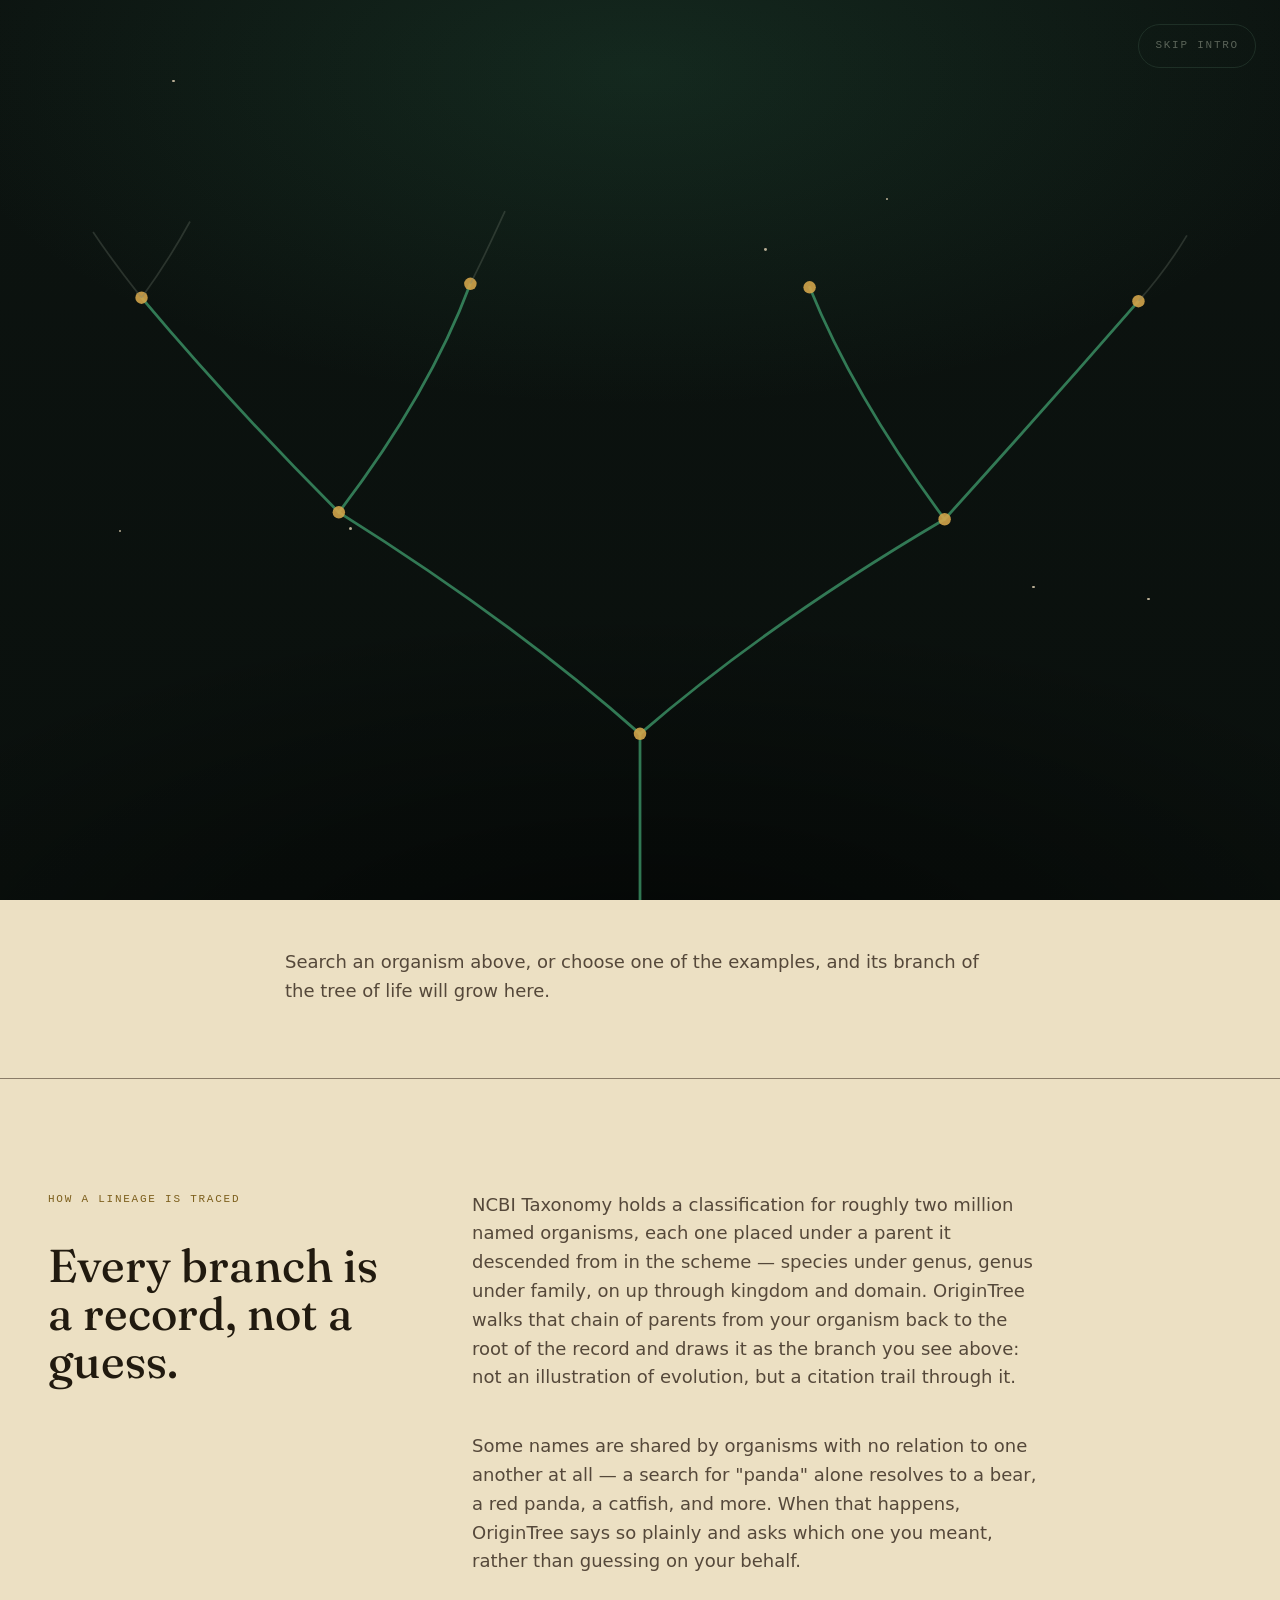
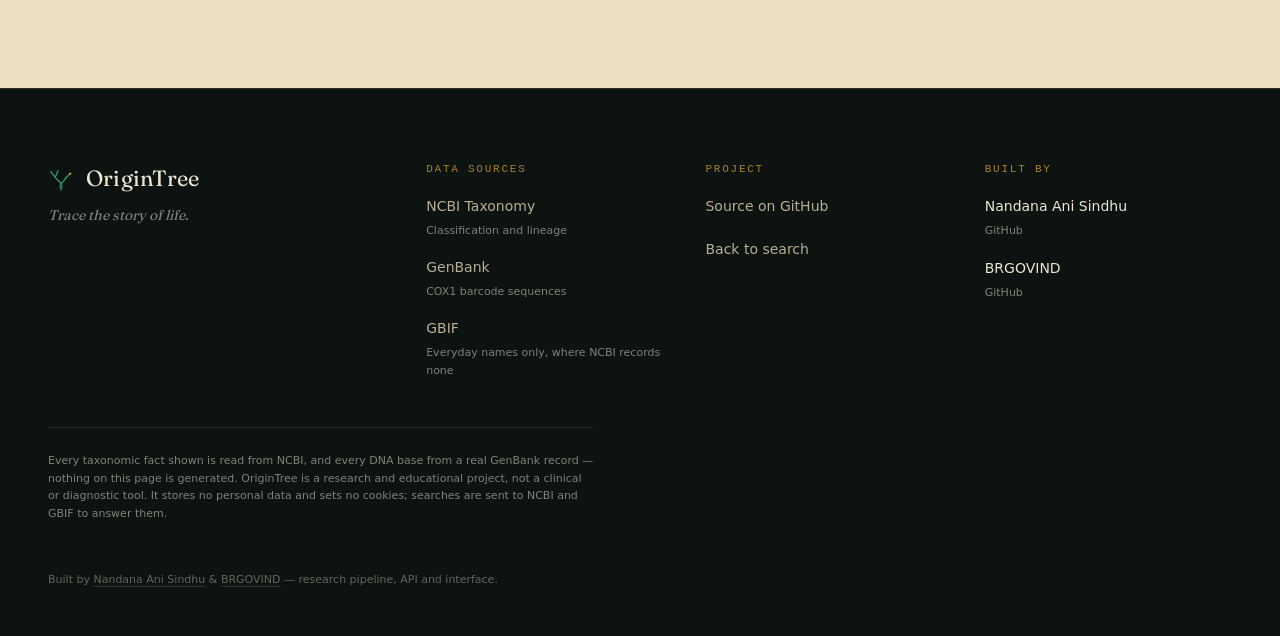
==== commit 3f44408b: "Add comparison and loading experiences" ====
--- a/frontend/index.html
+++ b/frontend/index.html
@@ -22,6 +22,8 @@
   <link rel="stylesheet" href="styles/tree.css" />
   <link rel="stylesheet" href="styles/results.css" />
   <link rel="stylesheet" href="styles/barcode.css" />
+  <link rel="stylesheet" href="styles/compare.css" />
+  <link rel="stylesheet" href="styles/loader.css" />
 </head>
 <body>
 
@@ -180,12 +182,15 @@
         <nav class="footer-col" aria-labelledby="footerCreator">
           <h2 class="footer-col-title mono" id="footerCreator">Built by</h2>
           <ul class="footer-list">
-            <li class="footer-creator">Nandana Anis Sindhu</li>
-            <li>
-              <a href="https://github.com/n4ss007" rel="noopener noreferrer" target="_blank">GitHub</a>
-            </li>
-            <li>
-              <a href="https://www.linkedin.com/in/nandanaanisindhu/" rel="noopener noreferrer" target="_blank">LinkedIn</a>
+            <li class="footer-creator">
+              <a href="https://www.linkedin.com/in/nandanaanisindhu/" rel="noopener noreferrer" target="_blank">Nandana Ani Sindhu</a>
+              <span class="footer-list-note">
+                <a href="https://github.com/n4ss007" rel="noopener noreferrer" target="_blank">GitHub</a>
+              </span>
+            </li>
+            <li class="footer-creator">
+              <a href="https://github.com/BRGOVIND" rel="noopener noreferrer" target="_blank">BRGOVIND</a>
+              <span class="footer-list-note">GitHub</span>
             </li>
           </ul>
         </nav>
@@ -199,8 +204,11 @@
         </p>
 
         <p class="footer-credit">
-          Frontend by
+          Built by
+          <a href="https://www.linkedin.com/in/nandanaanisindhu/" rel="noopener noreferrer" target="_blank">Nandana Ani Sindhu</a>
+          &amp;
           <a href="https://github.com/BRGOVIND" rel="noopener noreferrer" target="_blank">BRGOVIND</a>
+          — research pipeline, API and interface.
         </p>
 
       </div>
--- a/frontend/styles/base.css
+++ b/frontend/styles/base.css
@@ -339,3 +339,21 @@
     transform: none;
   }
 }
+
+/* Both contributors sit in the "Built by" column as linked names. */
+.footer-creator a {
+  color: var(--bone);
+  text-decoration: none;
+  border-bottom: 1px solid transparent;
+  display: inline-block;
+  padding-block: var(--space-1);
+}
+
+.footer-creator a:hover {
+  border-bottom-color: var(--gold);
+}
+
+.footer-list-note a {
+  color: var(--bone-faint);
+  padding-block: 0;
+}
--- a/frontend/styles/results.css
+++ b/frontend/styles/results.css
@@ -57,39 +57,11 @@
   color: var(--ink-soft);
 }
 
-.loading-motif {
-  color: var(--green);
-}
-
-.loading-motif path {
-  fill: none;
-  stroke: currentColor;
-  stroke-width: 1.6;
-  stroke-linecap: round;
-  stroke-linejoin: round;
-  stroke-dasharray: 30;
-  animation: loading-grow 1.6s var(--ease-out) infinite;
-}
-
-@keyframes loading-grow {
-  0% {
-    stroke-dashoffset: 30;
-    opacity: 0.35;
-  }
-  55% {
-    stroke-dashoffset: 0;
-    opacity: 1;
-  }
-  100% {
-    stroke-dashoffset: 0;
-    opacity: 0.35;
-  }
-}
-
-.state-error {
-  border-left: 3px solid var(--rust);
-  padding-left: var(--space-5);
-}
+
+
+
+
+
 
 .state-error .state-title {
   color: var(--rust);
--- a/frontend/styles/compare.css
+++ b/frontend/styles/compare.css
@@ -0,0 +1,408 @@
+/*
+  Comparing two organisms.
+
+  Everything here is drawn from the existing token set — the same paper
+  ground, the same green for a shared path, the same gold reserved for the
+  one point that matters. The divergence figure deliberately echoes the
+  lineage tree's grammar so a comparison reads as the same kind of object,
+  not a separate widget bolted on.
+*/
+
+.compare-section {
+  max-width: 70ch;
+}
+
+.compare-intro {
+  margin: 0 0 var(--space-5);
+  color: var(--ink-soft);
+  max-width: var(--measure);
+}
+
+/* ---------------------------------------------------------------
+   The control
+   --------------------------------------------------------------- */
+
+.compare-form {
+  margin-bottom: var(--space-4);
+}
+
+.compare-field {
+  display: flex;
+  align-items: stretch;
+  max-width: 34rem;
+  border: 1px solid var(--ink-faint);
+  border-radius: var(--radius-sm);
+  background: var(--paper-raised);
+  transition: border-color var(--duration-fast) var(--ease-out);
+}
+
+.compare-field:focus-within {
+  border-color: var(--green);
+}
+
+.compare-input {
+  flex: 1 1 auto;
+  min-width: 0;
+  border: 0;
+  background: transparent;
+  padding: var(--space-3) var(--space-4);
+  font-family: var(--font-body);
+  font-size: var(--text-base);
+  color: var(--ink);
+}
+
+.compare-input::placeholder {
+  color: var(--ink-faint);
+}
+
+.compare-button {
+  flex-shrink: 0;
+  min-height: 44px;
+  padding-inline: var(--space-5);
+  background: var(--green-deep);
+  color: var(--paper);
+  border-radius: 0 var(--radius-sm) var(--radius-sm) 0;
+  font-size: var(--text-sm);
+  font-weight: 600;
+  transition: background var(--duration-fast) var(--ease-out);
+}
+
+.compare-button:hover:not(:disabled) {
+  background: var(--ink);
+}
+
+.compare-button:disabled {
+  background: var(--ink-faint);
+  cursor: default;
+}
+
+.compare-suggestions {
+  display: flex;
+  flex-wrap: wrap;
+  align-items: center;
+  gap: var(--space-3);
+  margin-bottom: var(--space-5);
+  font-size: var(--text-sm);
+}
+
+.compare-suggestions-label {
+  color: var(--ink-faint);
+}
+
+.compare-chip {
+  min-height: 44px;
+  padding-inline: var(--space-1);
+  background: none;
+  color: var(--ink-soft);
+  font-family: var(--font-display);
+  font-style: italic;
+  font-size: var(--text-base);
+  border-bottom: 1px solid var(--paper-deep);
+  transition: color var(--duration-fast) var(--ease-out),
+    border-color var(--duration-fast) var(--ease-out);
+}
+
+.compare-chip:hover {
+  color: var(--green-deep);
+  border-bottom-color: var(--gold);
+}
+
+/* ---------------------------------------------------------------
+   Output
+   --------------------------------------------------------------- */
+
+.compare-output {
+  opacity: 0;
+  transition: opacity var(--duration-medium) var(--ease-out);
+}
+
+.compare-output.is-in {
+  opacity: 1;
+}
+
+.compare-status,
+.compare-error {
+  margin: 0;
+  color: var(--ink-soft);
+  font-size: var(--text-sm);
+}
+
+.compare-error {
+  color: var(--rust);
+}
+
+.compare-summary {
+  margin: 0 0 var(--space-6);
+  font-family: var(--font-display);
+  font-size: var(--text-lg);
+  font-variation-settings: "opsz" 24, "SOFT" 2, "WONK" 0;
+  line-height: var(--leading-snug);
+  color: var(--ink);
+  max-width: 54ch;
+}
+
+/* ---------------------------------------------------------------
+   The divergence figure — shared path above, two branches below
+   --------------------------------------------------------------- */
+
+.divergence {
+  position: relative;
+  padding-left: var(--space-4);
+  border-left: 2px solid var(--green);
+}
+
+.divergence-row {
+  display: flex;
+  align-items: baseline;
+  gap: var(--space-3);
+  padding: var(--space-2) 0;
+}
+
+.divergence-mark {
+  flex-shrink: 0;
+  fill: var(--green);
+  margin-left: calc(-1 * var(--space-4) - 8px);
+}
+
+.divergence-row.is-elided {
+  color: var(--ink-faint);
+  font-size: var(--text-sm);
+  font-style: italic;
+}
+
+.divergence-row.is-elided .divergence-mark {
+  fill: var(--ink-faint);
+  opacity: 0.5;
+}
+
+/* The point the two paths stop being the same one — the answer to the
+   question, so it carries the gold the tree reserves for its endpoint. */
+.divergence-row.is-split {
+  margin-top: var(--space-1);
+  padding-bottom: var(--space-4);
+}
+
+.divergence-row.is-split .divergence-mark {
+  fill: var(--gold-deep);
+  transform: scale(1.35);
+}
+
+.divergence-row.is-split .divergence-name {
+  font-family: var(--font-display);
+  font-weight: 560;
+  font-size: var(--text-md);
+  color: var(--ink);
+}
+
+.divergence-name {
+  color: var(--ink);
+}
+
+.divergence-rank {
+  font-size: var(--text-2xs);
+  letter-spacing: var(--tracking-wide);
+  text-transform: uppercase;
+  color: var(--ink-faint);
+}
+
+.divergence-branches {
+  display: grid;
+  gap: var(--space-5);
+  padding-top: var(--space-4);
+  border-top: 1px dashed var(--paper-deep);
+}
+
+@media (min-width: 640px) {
+  .divergence-branches {
+    grid-template-columns: 1fr 1fr;
+    gap: var(--space-6);
+  }
+}
+
+.divergence-branch {
+  min-width: 0;
+}
+
+.divergence-branch-name {
+  margin: 0;
+  font-family: var(--font-display);
+  font-weight: 560;
+  font-size: var(--text-md);
+  color: var(--ink);
+}
+
+.divergence-branch-sci {
+  margin: 0 0 var(--space-1);
+  font-style: italic;
+  font-size: var(--text-sm);
+  color: var(--ink-soft);
+}
+
+.divergence-branch-count {
+  margin: 0 0 var(--space-3);
+  font-size: var(--text-2xs);
+  letter-spacing: var(--tracking-wide);
+  text-transform: uppercase;
+  color: var(--ink-faint);
+}
+
+.divergence-steps {
+  list-style: none;
+  margin: 0;
+  padding: 0;
+  display: flex;
+  flex-direction: column;
+  gap: var(--space-2);
+  font-size: var(--text-sm);
+}
+
+.divergence-steps li {
+  display: flex;
+  align-items: baseline;
+  gap: var(--space-2);
+  padding-left: var(--space-3);
+  border-left: 1px solid var(--paper-deep);
+}
+
+.divergence-step-name {
+  color: var(--ink-soft);
+}
+
+.divergence-step-rank {
+  font-size: var(--text-2xs);
+  text-transform: uppercase;
+  color: var(--ink-faint);
+}
+
+/* ---------------------------------------------------------------
+   Fossil note — only ever shown when the dataset holds a real row
+   --------------------------------------------------------------- */
+
+.fossil-note {
+  margin-top: var(--space-6);
+  padding: var(--space-5);
+  background: var(--paper-raised);
+  border-left: 3px solid var(--gold);
+  border-radius: 0 var(--radius-sm) var(--radius-sm) 0;
+}
+
+.fossil-label {
+  margin: 0 0 var(--space-2);
+  font-size: var(--text-2xs);
+  letter-spacing: var(--tracking-wider);
+  text-transform: uppercase;
+  color: var(--gold-deep);
+}
+
+.fossil-age {
+  margin: 0 0 var(--space-3);
+  font-family: var(--font-display);
+  font-size: var(--text-md);
+  line-height: var(--leading-snug);
+  color: var(--ink);
+}
+
+.fossil-justification {
+  margin: 0 0 var(--space-2);
+  font-size: var(--text-sm);
+  color: var(--ink-soft);
+}
+
+.fossil-source {
+  margin: 0;
+  font-size: var(--text-xs);
+  color: var(--ink-faint);
+}
+
+@media (prefers-reduced-motion: reduce) {
+  .compare-output {
+    transition: none;
+  }
+}
+
+/* ---------------------------------------------------------------
+   Molecular comparison — the other half of "how related are they?"
+   --------------------------------------------------------------- */
+
+.barcode-compare {
+  margin-top: var(--space-6);
+  padding-top: var(--space-5);
+  border-top: var(--border-hair);
+}
+
+.barcode-compare-toggle {
+  display: inline-flex;
+  align-items: center;
+  min-height: 44px;
+  padding-inline: var(--space-4);
+  border: 1px solid var(--ink-faint);
+  border-radius: 999px;
+  font-size: var(--text-sm);
+  color: var(--ink-soft);
+  background: transparent;
+  transition: border-color var(--duration-fast) var(--ease-out),
+    color var(--duration-fast) var(--ease-out);
+}
+
+.barcode-compare-toggle:hover:not(:disabled) {
+  border-color: var(--green);
+  color: var(--green-deep);
+}
+
+.barcode-compare-toggle:disabled {
+  opacity: 0.6;
+  cursor: default;
+}
+
+.barcode-identity {
+  margin: 0 0 var(--space-2);
+  font-family: var(--font-display);
+  font-size: var(--text-md);
+  line-height: var(--leading-snug);
+  color: var(--ink);
+  max-width: 52ch;
+}
+
+.barcode-identity strong {
+  font-size: var(--text-xl);
+  font-variation-settings: "opsz" 32, "SOFT" 2, "WONK" 0;
+  color: var(--green-deep);
+}
+
+.barcode-detail {
+  margin: 0 0 var(--space-4);
+  font-size: var(--text-sm);
+  color: var(--ink-soft);
+  max-width: var(--measure);
+}
+
+/* A plain proportional bar: the figure is the point, not the decoration. */
+.identity-bar {
+  height: 6px;
+  max-width: 34rem;
+  background: var(--paper-deep);
+  border-radius: 3px;
+  overflow: hidden;
+}
+
+.identity-bar-fill {
+  display: block;
+  height: 100%;
+  width: 0;
+  background: var(--green);
+  border-radius: 3px;
+  transition: width var(--duration-slow) var(--ease-grow);
+}
+
+.barcode-sources {
+  margin: var(--space-3) 0 0;
+  font-size: var(--text-2xs);
+  letter-spacing: var(--tracking-wide);
+  color: var(--ink-faint);
+}
+
+@media (prefers-reduced-motion: reduce) {
+  .identity-bar-fill {
+    transition: none;
+  }
+}
--- a/frontend/styles/loader.css
+++ b/frontend/styles/loader.css
@@ -0,0 +1,72 @@
+/*
+  The four-organism loading indicator.
+
+  Flat green silhouettes on the paper ground, lit one at a time. The
+  brightening is deliberately small — this runs while someone waits, and a
+  strong pulse at the edge of vision is tiring rather than premium.
+*/
+
+.organism-loader {
+  display: flex;
+  align-items: center;
+  gap: var(--space-4);
+}
+
+.organism-loader-track {
+  display: flex;
+  align-items: center;
+  gap: var(--space-3);
+}
+
+.organism-icon {
+  display: block;
+  flex-shrink: 0;
+  fill: var(--green);
+  opacity: 0.22;
+  transform: scale(0.9);
+  transform-origin: center;
+  transition: opacity var(--duration-medium) var(--ease-out),
+    transform var(--duration-medium) var(--ease-out),
+    fill var(--duration-medium) var(--ease-out);
+}
+
+.organism-icon.is-active {
+  opacity: 1;
+  transform: scale(1);
+  fill: var(--green-deep);
+}
+
+.organism-loader-label {
+  font-size: var(--text-sm);
+  color: var(--ink-soft);
+}
+
+/* On the dark leg of the page the silhouettes need the brighter green to
+   hold up against the ground. */
+.hero .organism-icon,
+.site-footer .organism-icon {
+  fill: var(--green-bright);
+}
+
+.hero .organism-loader-label,
+.site-footer .organism-loader-label {
+  color: var(--bone-soft);
+}
+
+/* Static arrangement: every organism visible, the first one marked, and no
+   timer running behind it. */
+.organism-loader.is-static .organism-icon {
+  opacity: 0.55;
+  transform: none;
+  transition: none;
+}
+
+.organism-loader.is-static .organism-icon.is-active {
+  opacity: 1;
+}
+
+@media (prefers-reduced-motion: reduce) {
+  .organism-icon {
+    transition: none;
+  }
+}
